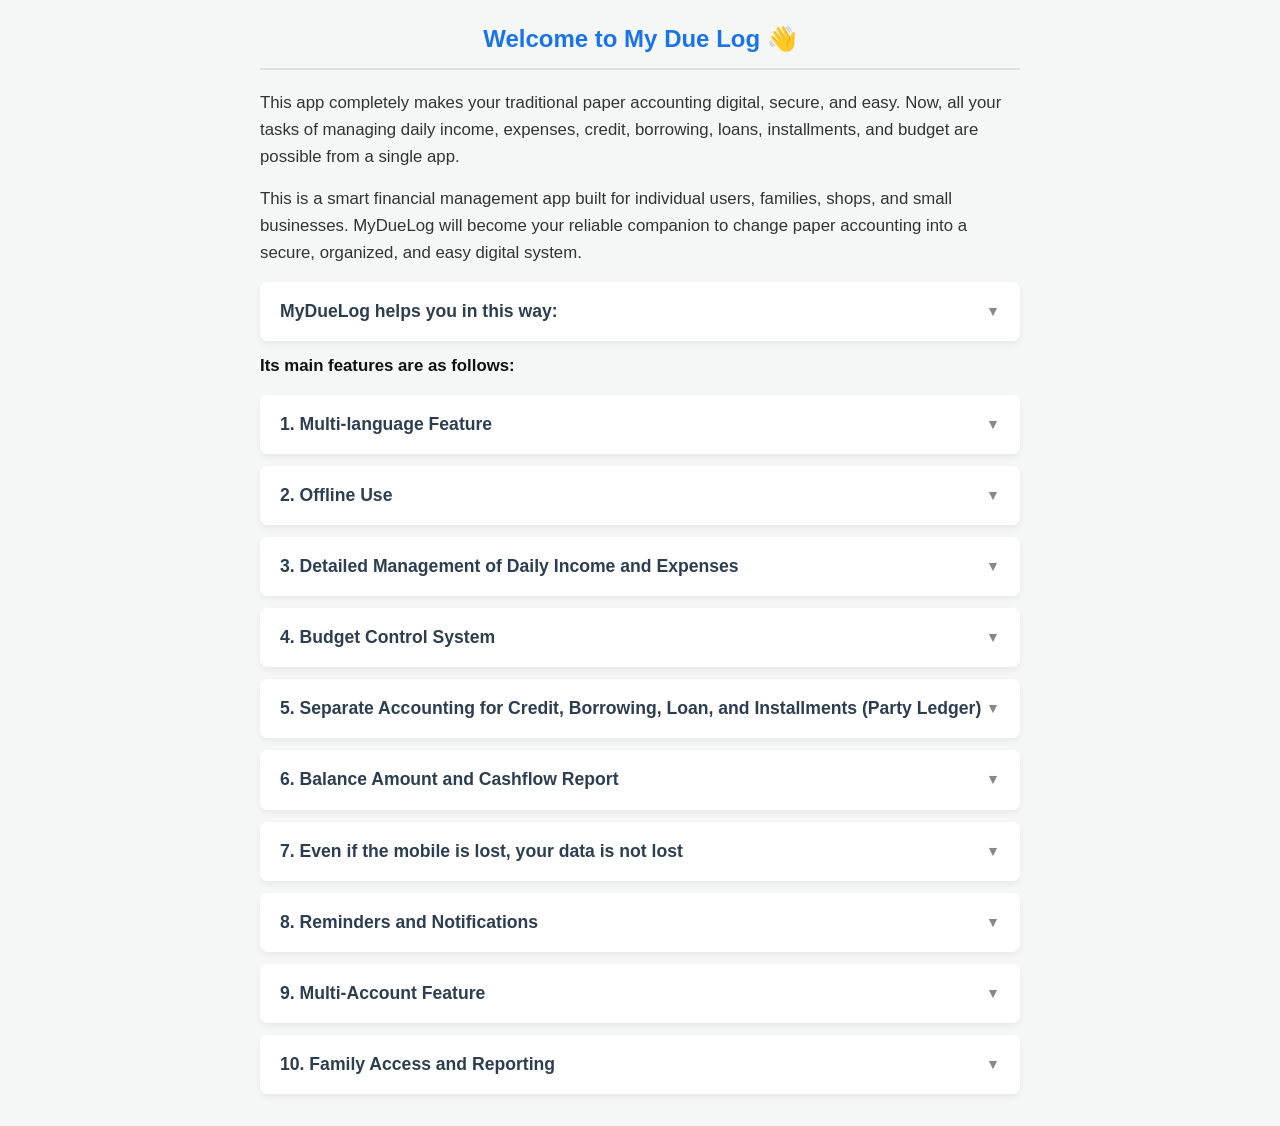
==== feature_en.html @ 843c7ed0 "Add files via upload" ====
<!DOCTYPE html>
<html lang="en">
<head>
    <meta charset="UTF-8">
    <meta name="viewport" content="width=device-width, initial-scale=1.0">
    <title>My Due Log</title>
    <style>
        /* सबै डिभाइसको लागि रेस्पोन्सिभ सेटिङ */
        * {
            box-sizing: border-box;
            margin: 0;
            padding: 0;
        }
        body {
            font-family: 'Segoe UI', Roboto, Helvetica, Arial, sans-serif;
            line-height: 1.6;
            color: #333;
            max-width: 800px;
            margin: auto;
            padding: 20px;
            background-color: #f4f7f6; /* हल्का र शान्त ब्याकग्राउन्ड */
        }
        h2 {
            color: #1a73e8; /* आकर्षक नीलो रङ */
            text-align: center;
            margin-bottom: 20px;
            padding-bottom: 10px;
            border-bottom: 2px solid #e0e0e0;
        }
        p {
            margin-bottom: 15px;
            font-size: 1.05em;
        }
        details {
            background: #ffffff;
            border: none;
            border-radius: 8px;
            margin-bottom: 12px;
            box-shadow: 0 3px 6px rgba(0,0,0,0.06); /* आधुनिक छायाँ (Shadow) */
            overflow: hidden;
            transition: box-shadow 0.3s ease;
        }
        details:hover {
            box-shadow: 0 5px 12px rgba(0,0,0,0.12); /* माउस लैजाँदा छायाँ बढ्ने */
        }
        summary {
            font-weight: bold;
            font-size: 1.1em;
            cursor: pointer;
            padding: 15px 20px;
            background-color: #ffffff;
            color: #2c3e50;
            list-style: none; /* पुरानो एरो (Arrow) हटाउन */
            position: relative;
            display: block;
            border-bottom: 1px solid transparent;
            transition: background-color 0.3s ease, color 0.3s ease;
        }
        summary::-webkit-details-marker {
            display: none; /* Safari को लागि पुरानो एरो हटाउन */
        }
        /* नयाँ एरो डिजाइन (दायाँतिर) */
        summary::after {
            content: '▼';
            position: absolute;
            right: 20px;
            top: 50%;
            transform: translateY(-50%);
            font-size: 0.8em;
            color: #888;
            transition: transform 0.3s ease;
        }
        details[open] summary {
            background-color: #f8faff; /* खुल्दाको ब्याकग्राउन्ड */
            color: #1a73e8;
            border-bottom: 1px solid #eeeeee;
        }
        details[open] summary::after {
            transform: translateY(-50%) rotate(180deg); /* खुल्दा एरो घुम्ने */
            color: #1a73e8;
        }
        .content {
            padding: 20px;
            background-color: #fafbfc;
            border-bottom-left-radius: 8px;
            border-bottom-right-radius: 8px;
        }
        ul {
            margin-top: 10px;
            margin-bottom: 10px;
            padding-left: 25px;
        }
        li {
            margin-bottom: 8px;
        }
        strong {
            color: #111;
        }
        
        /* मोबाइल डिभाइसको लागि रेस्पोन्सिभ डिजाइन */
        @media (max-width: 600px) {
            body {
                padding: 15px;
            }
            h2 {
                font-size: 1.5em;
            }
            summary {
                font-size: 1.05em;
                padding: 12px 15px;
            }
            summary::after {
                right: 15px;
            }
            .content {
                padding: 15px;
            }
        }
    </style>
</head>
<body>

    <h2>Welcome to My Due Log 👋</h2>
    <p>This app completely makes your traditional paper accounting digital, secure, and easy. Now, all your tasks of managing daily income, expenses, credit, borrowing, loans, installments, and budget are possible from a single app.</p>
    <p>This is a smart financial management app built for individual users, families, shops, and small businesses. MyDueLog will become your reliable companion to change paper accounting into a secure, organized, and easy digital system.</p>

    <details>
        <summary>MyDueLog helps you in this way:</summary>
        <div class="content">
            <ul>
                <li>💰 To keep income and expenses organized.</li>
                <li>👥 To keep separate accounts for customers, suppliers, and friends.</li>
                <li>📊 To understand your financial condition through reports and charts.</li>
                <li>🎯 To control expenses by making a budget.</li>
                <li>🔔 To get reminders for remaining due amounts.</li>
                <li>☁️ To securely Backup and Sync data in the Cloud.</li>
                <li>🇳🇵 To keep records in both Nepali (BS) and English (AD) dates.</li>
            </ul>
        </div>
    </details>

    <p><strong>Its main features are as follows:</strong></p>

    <details>
        <summary>1. Multi-language Feature</summary>
        <div class="content">
            Can be used according to your own language.
        </div>
    </details>

    <details>
        <summary>2. Offline Use</summary>
        <div class="content">
            It can be easily used even without the internet (offline) and can be synced when the internet is available.
        </div>
    </details>

    <details>
        <summary>3. Detailed Management of Daily Income and Expenses</summary>
        <div class="content">
            <p>In MyDueLog, your daily income, expenses, savings, and other financial transactions can be easily recorded. It transforms the hassle of paper accounting into digital form.</p>
            <ul>
                <li><strong>Easy Search:</strong> Any day's, month's, or year's accounts can be easily viewed and searched by old transaction date, name, or amount when needed later.</li>
                <li><strong>Smart Record (Bill/Voucher):</strong> A photo of the bill, receipt, or voucher can be attached and kept secure with each transaction. Later, when needed, those photos can be zoomed to view or shared on WhatsApp, Email, etc. The worry of losing important bills is reduced.</li>
                <li><strong>Filter Feature:</strong> Photos can be filtered according to source (Payment/Transaction), Party, and type (IN/OUT).</li>
                <li><strong>Complete Reports and Charts:</strong> The complete details of total income, expenses, and savings can be viewed in one place. The overall financial picture is presented through various charts and graphs. An analysis of where, at what time, by which family member, and in which Category the most expense occurred can be easily obtained. And that report can be shared on WhatsApp, Email, etc.</li>
                <li><strong>Error Correction Feature:</strong> If there is a mistake in any transaction, it can be easily edited and unnecessary transactions can be deleted.</li>
            </ul>
            <p>You will find answers to all these queries related to income and expenses in the app itself:</p>
            <ul>
                <li>How much income has been earned till today?</li>
                <li>How much was spent today?</li>
                <li>How much income was earned this month?</li>
                <li>How much was spent this month?</li>
                <li>How much income was earned this year?</li>
                <li>How much was spent this year?</li>
                <li>What is the total income so far?</li>
                <li>What is the total expense so far?</li>
                <li>How much savings is left now?</li>
                <li>What percentage of income is savings?</li>
                <li>On which day was the highest income?</li>
                <li>On which day was the highest expense?</li>
                <li>Which was the biggest expense?</li>
                <li>Which was the biggest income?</li>
                <li>Did the expense increase or decrease this month compared to last month?</li>
                <li>Did the income increase or decrease this month compared to last month?</li>
                <li>What is the average daily expense?</li>
                <li>What is the average daily income?</li>
                <li>Has this month's savings goal been reached?</li>
                <li>How much was the food expense?</li>
                <li>How much was the travel expense?</li>
                <li>How much was the home expense?</li>
                <li>How much was the business expense?</li>
                <li>In which Category was the highest expense?</li>
                <li>In which Category was the lowest expense?</li>
                <li>What are the Top 5 expense Categories of this month?</li>
                <li>Which Category's expense increased compared to last month?</li>
                <li>Which Category's expense decreased?</li>
                <li>What are the Recurring Expenses?</li>
                <li>Which is the most repeated expense?</li>
            </ul>
        </div>
    </details>

    <details>
        <summary>4. Budget Control System</summary>
        <div class="content">
            <p>An expense limit (Budget) can be set for each month or year. As expenses increase, information on how much budget is left, whether the budget is about to be exceeded, or has already been exceeded is immediately visible. This helps in keeping separate budgets according to Category, understanding the progress of expenses, and controlling unnecessary expenses.</p>
            <p>Three states of Budget Status:</p>
            <ul>
                <li>🟢 SAFE (Green): Expense is less than 80% of the budget. (Expense is within the safe limit)</li>
                <li>🟠 WARNING (Orange): Expense has reached between 80% and 100% of the budget. (Budget is about to run out, please pay attention)</li>
                <li>🔴 CROSSED (Red): Expense has exceeded the budget. (Budget has been crossed)</li>
            </ul>
            <p>You will also find answers to these queries related to the budget:</p>
            <ul>
                <li>What is the budget for this month?</li>
                <li>How much food budget is left?</li>
                <li>How much travel budget is left?</li>
                <li>Which budget is SAFE?</li>
                <li>Which budget is in WARNING?</li>
                <li>Which budget is CROSSED?</li>
                <li>Which Category exceeded the budget?</li>
                <li>What percentage of the budget has been spent?</li>
                <li>Is the budget goal fulfilled?</li>
                <li>Which budget finished the fastest?</li>
                <li>In which budget is more amount still left?</li>
                <li>Did the budget improve compared to last month?</li>
                <li>What is the Budget Progress?</li>
                <li>How much of this year's budget has been used?</li>
                <li>Is saving possible according to the budget?</li>
            </ul>
        </div>
    </details>

    <details>
        <summary>5. Separate Accounting for Credit, Borrowing, Loan, and Installments (Party Ledger)</summary>
        <div class="content">
            <p>All transactions with customers, suppliers, friends, relatives, or other persons can be kept separately. Accounts related to credit, borrowing, loans, and installments are kept systematically and the remaining amount (Balance) is automatically updated after each payment.</p>
            <ul>
                <li>It can be clearly seen who has to pay how much money to you and how much you have to pay to whom.</li>
                <li>Transactions can be searched by filtering according to transaction date, amount, type, person or customer, receivable party, payable party, settled party, and the member making the transaction.</li>
                <li>A photo of the bill, receipt, or voucher can be attached and kept secure with each transaction. Later, when needed, those photos can be zoomed to view or shared on WhatsApp, Email, etc. The worry of losing important bills is reduced.</li>
                <li>The Party Statement of any person can be viewed and shared on WhatsApp, Email, etc. when necessary.</li>
                <li>Accounts can be kept with interest, the amount with interest on upcoming dates can be viewed, and the payment history according to installments can be kept secure.</li>
            </ul>
            <p>You will also find answers to these queries related to transactions and parties:</p>
            <ul>
                <li>Who has to pay money to me?</li>
                <li>To whom do I have to pay money?</li>
                <li>With whom is the highest remaining amount?</li>
                <li>With which Party did the most transactions occur?</li>
                <li>Which Party's account has been settled?</li>
                <li>Which Party paid the most money?</li>
                <li>From which Party is the most amount receivable?</li>
                <li>To which Party is the most amount payable?</li>
                <li>What is the Running Balance of which Party?</li>
                <li>When did the last transaction of which Party happen?</li>
                <li>With which Party did a cash transaction happen?</li>
                <li>When did which transaction happen?</li>
                <li>Which transaction happened on which date?</li>
                <li>What are all the transactions that happened today?</li>
                <li>Can only Payment In be viewed?</li>
                <li>Can only Payment Out be viewed?</li>
                <li>Which was the biggest transaction?</li>
                <li>Which was the smallest transaction?</li>
                <li>Which was the last transaction of today?</li>
                <li>What is the amount to be paid today?</li>
                <li>What is the amount to be collected today?</li>
                <li>What are the Dues of this week?</li>
                <li>What are the Dues of this month?</li>
                <li>What are the Overdue amounts?</li>
                <li>When is the next installment to be paid?</li>
                <li>What is the next installment amount?</li>
                <li>How many installments were paid?</li>
                <li>How many installments are left?</li>
                <li>How much interest was added?</li>
                <li>What is the total interest?</li>
                <li>Which Loan is the biggest?</li>
            </ul>
        </div>
    </details>

    <details>
        <summary>6. Balance Amount and Cashflow Report</summary>
        <div class="content">
            The cash balance in hand can be viewed. Details of how much amount came, how much was spent, and how much is left now are clearly available.
        </div>
    </details>

    <details>
        <summary>7. Even if the mobile is lost, your data is not lost</summary>
        <div class="content">
            Your accounting is important. Therefore, MyDueLog securely Backups and Syncs data via Firebase. Due to this, data is automatically recovered after logging into a new mobile. Example: Even if the mobile breaks down, your years of accounting and photos remain safe.
        </div>
    </details>

    <details>
        <summary>8. Reminders and Notifications</summary>
        <div class="content">
            The app shows reminders or notifications for timely payments and necessary tasks.
        </div>
    </details>

    <details>
        <summary>9. Multi-Account Feature</summary>
        <div class="content">
            Multiple IDs (Accounts) can be easily used on the same device.
        </div>
    </details>

    <details>
        <summary>10. Family Access and Reporting</summary>
        <div class="content">
            It has an excellent feature where all family members can use it on their respective devices from a single ID, and everyone's records and reports can be viewed separately or together.
        </div>
    </details>

</body>
</html>
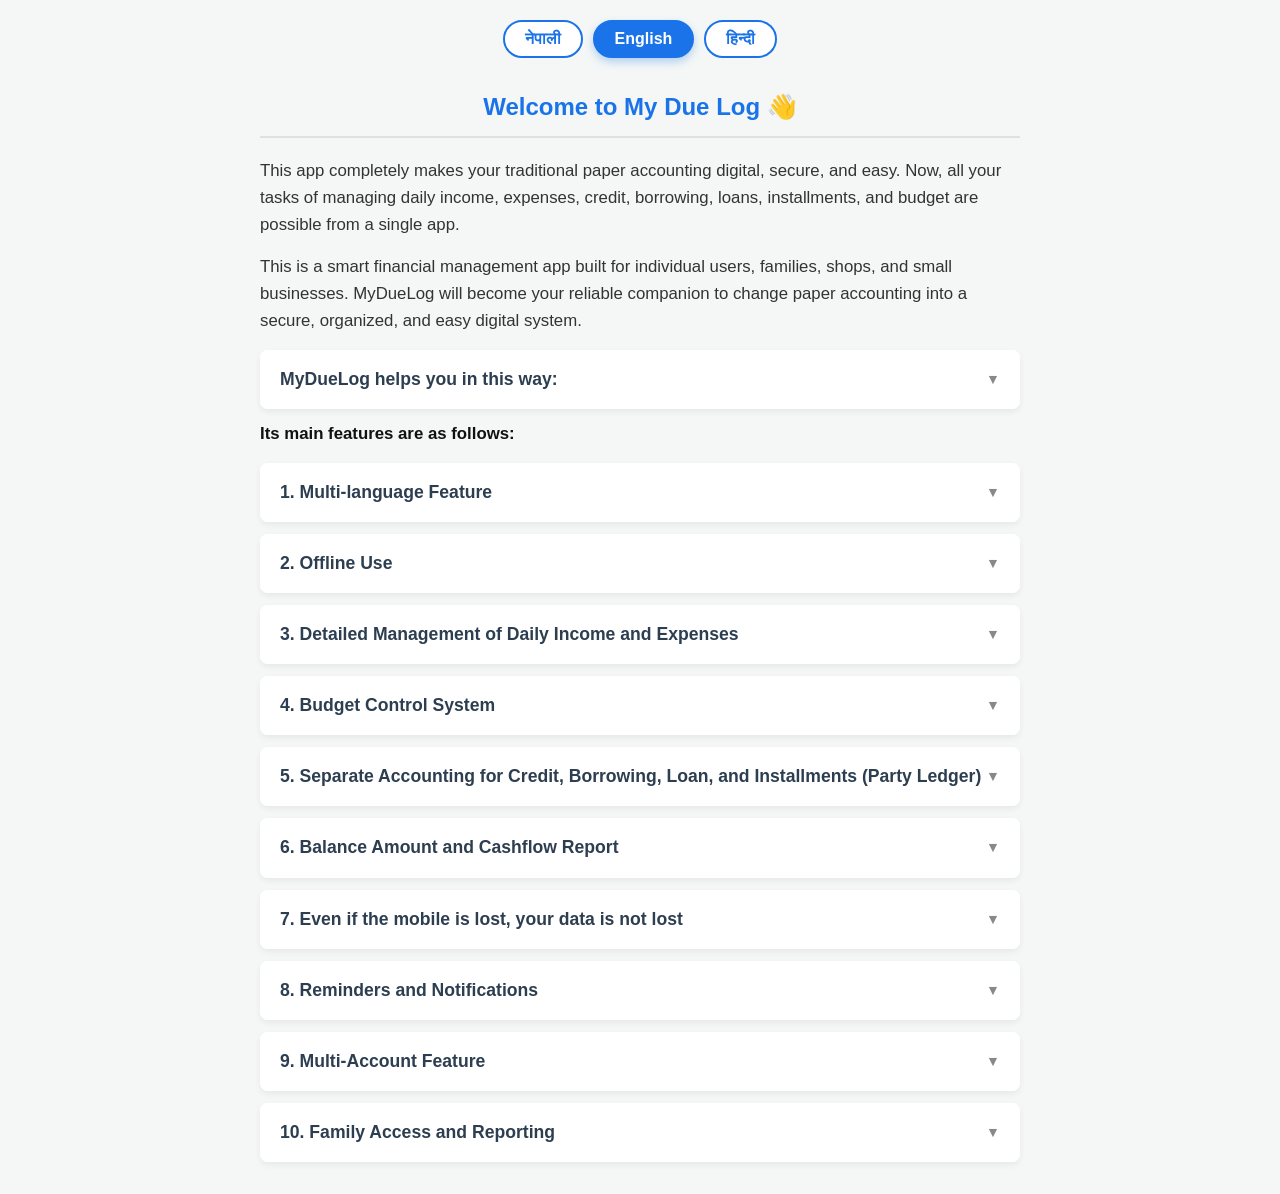
==== commit d1a51559: "Update feature_en.html" ====
--- a/feature_en.html
+++ b/feature_en.html
@@ -1,5 +1,5 @@
 <!DOCTYPE html>
-<html lang="en">
+<html lang="ne">
 <head>
     <meta charset="UTF-8">
     <meta name="viewport" content="width=device-width, initial-scale=1.0">
@@ -116,205 +116,673 @@
                 padding: 15px;
             }
         }
+
+        /* भाषा परिवर्तन गर्ने बटनको डिजाइन */
+        .lang-switch-container {
+            text-align: center;
+            margin-bottom: 30px;
+            display: flex;
+            justify-content: center;
+            gap: 10px;
+            flex-wrap: wrap;
+        }
+        .lang-btn {
+            background-color: #fff;
+            border: 2px solid #1a73e8;
+            color: #1a73e8;
+            padding: 8px 20px;
+            border-radius: 25px;
+            font-weight: bold;
+            cursor: pointer;
+            transition: all 0.3s ease;
+            font-size: 1em;
+            outline: none;
+        }
+        .lang-btn:hover {
+            background-color: #f0f4fc;
+        }
+        .lang-btn.active {
+            background-color: #1a73e8;
+            color: #fff;
+            box-shadow: 0 4px 8px rgba(26, 115, 232, 0.3);
+        }
+        .lang-content {
+            display: none;
+        }
+        .lang-content.active {
+            display: block;
+            animation: fadeIn 0.4s ease-in-out;
+        }
+        @keyframes fadeIn {
+            from { opacity: 0; transform: translateY(5px); }
+            to { opacity: 1; transform: translateY(0); }
+        }
     </style>
 </head>
 <body>
 
-    <h2>Welcome to My Due Log 👋</h2>
-    <p>This app completely makes your traditional paper accounting digital, secure, and easy. Now, all your tasks of managing daily income, expenses, credit, borrowing, loans, installments, and budget are possible from a single app.</p>
-    <p>This is a smart financial management app built for individual users, families, shops, and small businesses. MyDueLog will become your reliable companion to change paper accounting into a secure, organized, and easy digital system.</p>
+    <!-- भाषा छान्ने बटनहरू -->
+    <div class="lang-switch-container">
+        <button class="lang-btn" onclick="switchLanguage('ne', this)">नेपाली</button>
+        <button class="lang-btn active" onclick="switchLanguage('en', this)">English</button>
+        <button class="lang-btn" onclick="switchLanguage('hi', this)">हिन्दी</button>
+    </div>
 
-    <details>
-        <summary>MyDueLog helps you in this way:</summary>
-        <div class="content">
-            <ul>
-                <li>💰 To keep income and expenses organized.</li>
-                <li>👥 To keep separate accounts for customers, suppliers, and friends.</li>
-                <li>📊 To understand your financial condition through reports and charts.</li>
-                <li>🎯 To control expenses by making a budget.</li>
-                <li>🔔 To get reminders for remaining due amounts.</li>
-                <li>☁️ To securely Backup and Sync data in the Cloud.</li>
-                <li>🇳🇵 To keep records in both Nepali (BS) and English (AD) dates.</li>
-            </ul>
-        </div>
-    </details>
+    <!-- नेपाली भाषाको खण्ड -->
+    <div id="lang-ne" class="lang-content">
+        <h2>My Due Log मा स्वागत छ 👋</h2>
+        <p>यो एपले तपाईंको परम्परागत कागजी हिसाब-किताबलाई पूर्ण रूपमा डिजिटल, सुरक्षित र सजिलो बनाउँछ। अब तपाईंको दैनिक आम्दानी, खर्च, उधारो, सापटी, ऋण, किस्ता र बजेट व्यवस्थापनका सम्पूर्ण कामहरू एउटै एपबाट सम्भव छ।</p>
+        <p>यो एपले व्यक्तिगत प्रयोगकर्ता, परिवार, पसल तथा साना व्यवसायका लागि बनाइएको स्मार्ट वित्तीय व्यवस्थापन एप हो। कागजी हिसाबलाई सुरक्षित, व्यवस्थित र सजिलो डिजिटल प्रणालीमा परिवर्तन गर्न MyDueLog तपाईंको भरपर्दो साथी बन्नेछ।</p>
+    
+        <details>
+            <summary>MyDueLog ले तपाईंलाई यसरी मद्दत गर्छ:</summary>
+            <div class="content">
+                <ul>
+                    <li>💰 आम्दानी र खर्च व्यवस्थित राख्न।</li>
+                    <li>👥 ग्राहक, सप्लायर र साथीको छुट्टै हिसाब राख्न।</li>
+                    <li>📊 रिपोर्ट र चार्टबाट आफ्नो आर्थिक अवस्था बुझ्न।</li>
+                    <li>🎯 बजेट बनाएर खर्च नियन्त्रण गर्न।</li>
+                    <li>🔔 बाँकी रकमको सम्झना (Reminder) पाउन।</li>
+                    <li>☁️ Cloud मा डेटा सुरक्षित Backup र Sync गर्न।</li>
+                    <li>🇳🇵 नेपाली (BS) र अंग्रेजी (AD) दुवै मितिमा हिसाब राख्न।</li>
+                </ul>
+            </div>
+        </details>
+    
+        <p><strong>यसका मुख्य फिचरहरु यसप्रकार छन्:</strong></p>
+    
+        <details>
+            <summary>१. बहु-भाषिक सुविधा</summary>
+            <div class="content">
+                आफ्नो भाषा अनुसार प्रयोग गर्न सकिन्छ।
+            </div>
+        </details>
+    
+        <details>
+            <summary>२. अफलाइन प्रयोग</summary>
+            <div class="content">
+                इन्टरनेट नहुँदा (अफलाइन) पनि सजिलै चलाउन सकिन्छ र नेट भएको बेला सिङ्क गर्न सकिन्छ।
+            </div>
+        </details>
+    
+        <details>
+            <summary>३. दैनिक आम्दानी र खर्चको विस्तृत व्यवस्थापन</summary>
+            <div class="content">
+                <p>MyDueLog मा आफ्नो दैनिक आम्दानी, खर्च, बचत र अन्य आर्थिक कारोबारहरू सजिलै रेकर्ड गर्न सकिन्छ। यसले कागजी हिसाब-किताबको झन्झटलाई डिजिटल रूपमा परिवर्तन गर्छ।</p>
+                <ul>
+                    <li><strong>सजिलो खोजी:</strong> कुनै पनि दिन, महिना वा वर्षको हिसाब पछि आवश्यक पर्दा पुराना कारोबार मिति, नाम वा रकम अनुसार सजिलै हेर्न र खोज्न सकिन्छ।</li>
+                    <li><strong>स्मार्ट रेकर्ड (बिल/भौचर):</strong> प्रत्येक कारोबारसँग बिल, रसिद वा भौचरको फोटो जोडेर सुरक्षित राख्न सकिन्छ। पछि आवश्यक पर्दा ती फोटो बढाएर हेर्न (Zoom) वा WhatsApp, Email आदिमा Share गर्न सकिन्छ। महत्त्वपूर्ण बिल हराउने चिन्ता कम हुन्छ।</li>
+                    <li><strong>फिल्टर सुविधा:</strong> फोटोहरूलाई स्रोत (Payment/Transaction), Party र प्रकार (IN/OUT) अनुसार फिल्टर गर्न सकिन्छ।</li>
+                    <li><strong>सम्पूर्ण रिपोर्ट र चार्ट:</strong> कुल आम्दानी, खर्च र बचतको सम्पूर्ण विवरण एकै ठाउँमा हेर्न सकिन्छ। विभिन्न चार्ट र ग्राफमार्फत समग्र आर्थिक चित्र प्रस्तुत हुन्छ। कुन ठाउँमा, कुन समयमा, परिवारको कुन सदस्यले र कुन Category मा धेरै खर्च भयो भन्ने विश्लेषण सजिलै प्राप्त गर्न सकिन्छ। र उक्त रिपोट WhatsApp, Email आदिमा Share गर्न सकिन्छ।</li>
+                    <li><strong>गल्ती सच्याउने सुविधा:</strong> कुनै कारोबारमा गल्ती भएमा सजिलै सम्पादन गर्न (Edit) र आवश्यक नभएका कारोबार हटाउन (Delete) सकिन्छ।</li>
+                </ul>
+                <p>तपाईंले आम्दानी र खर्चसँग सम्बन्धित यी सम्पूर्ण जिज्ञासाहरूको उत्तर एपमै पाउनुहुनेछ:</p>
+                <ul>
+                    <li>आजसम्म कति आम्दानी भयो?</li>
+                    <li>आज कति खर्च भयो?</li>
+                    <li>यो महिना कति आम्दानी भयो?</li>
+                    <li>यो महिना कति खर्च भयो?</li>
+                    <li>यो वर्ष कति आम्दानी भयो?</li>
+                    <li>यो वर्ष कति खर्च भयो?</li>
+                    <li>अहिलेसम्म कुल आम्दानी कति छ?</li>
+                    <li>अहिलेसम्म कुल खर्च कति छ?</li>
+                    <li>अहिले कति बचत बाँकी छ?</li>
+                    <li>बचत आम्दानीको कति प्रतिशत हो?</li>
+                    <li>कुन दिन सबैभन्दा धेरै आम्दानी भयो?</li>
+                    <li>कुन दिन सबैभन्दा धेरै खर्च भयो?</li>
+                    <li>सबैभन्दा ठूलो खर्च कुन थियो?</li>
+                    <li>सबैभन्दा ठूलो आम्दानी कुन थियो?</li>
+                    <li>गत महिना भन्दा यो महिना खर्च बढ्यो कि घट्यो?</li>
+                    <li>गत महिना भन्दा यो महिना आम्दानी बढ्यो कि घट्यो?</li>
+                    <li>दैनिक औसत खर्च कति छ?</li>
+                    <li>दैनिक औसत आम्दानी कति छ?</li>
+                    <li>यस महिनाको बचत लक्ष्य पुगेको छ?</li>
+                    <li>खाना खर्च कति भयो?</li>
+                    <li>यात्रा खर्च कति भयो?</li>
+                    <li>घर खर्च कति भयो?</li>
+                    <li>व्यवसाय खर्च कति भयो?</li>
+                    <li>कुन Category मा सबैभन्दा धेरै खर्च भयो?</li>
+                    <li>कुन Category मा सबैभन्दा कम खर्च भयो?</li>
+                    <li>यस महिनाको Top 5 खर्च Category कुन हुन्?</li>
+                    <li>गत महिना भन्दा कुन Category को खर्च बढ्यो?</li>
+                    <li>कुन Category को खर्च घट्यो?</li>
+                    <li>Recurring Expense कुन-कुन छन्?</li>
+                    <li>सबैभन्दा धेरै दोहोरिएको खर्च कुन हो?</li>
+                </ul>
+            </div>
+        </details>
+    
+        <details>
+            <summary>४. बजेट नियन्त्रण प्रणाली</summary>
+            <div class="content">
+                <p>प्रत्येक महिना वा वर्षको लागि आफ्नो खर्चको सीमा (Budget) निर्धारण गर्न सकिन्छ। खर्च बढ्दै जाँदा बजेट कति बाँकी छ, बजेट नाघ्न लागेको छ वा नाघिसकेको छ भन्ने जानकारी तुरुन्त देखिन्छ। यसबाट Category अनुसार अलग-अलग बजेट राख्न, खर्चको प्रगति (Progress) बुझ्न र अनावश्यक खर्च नियन्त्रण गर्न सहयोग पुग्छ।</p>
+                <p>Budget Status का तीन अवस्था:</p>
+                <ul>
+                    <li>🟢 SAFE (हरियो): खर्च बजेटको ८०% भन्दा कम छ। (खर्च सुरक्षित सीमाभित्र छ)</li>
+                    <li>🟠 WARNING (सुन्तला): खर्च बजेटको ८०% देखि १००% बीच पुगेको छ। (बजेट सकिन लागेको छ, ध्यान दिनुहोस्)</li>
+                    <li>🔴 CROSSED (रातो): खर्च बजेट भन्दा बढी भइसकेको छ। (बजेट नाघिसकेको छ)</li>
+                </ul>
+                <p>बजेटसँग सम्बन्धित यी जिज्ञासाहरूको उत्तर पनि पाउनुहुनेछ:</p>
+                <ul>
+                    <li>यो महिनाको बजेट कति छ?</li>
+                    <li>खाना बजेट कति बाँकी छ?</li>
+                    <li>यात्रा बजेट कति बाँकी छ?</li>
+                    <li>कुन बजेट SAFE छ?</li>
+                    <li>कुन बजेट WARNING मा छ?</li>
+                    <li>कुन बजेट CROSSED भयो?</li>
+                    <li>कुन Category ले बजेट नाघ्यो?</li>
+                    <li>कति प्रतिशत बजेट खर्च भइसक्यो?</li>
+                    <li>बजेट लक्ष्य पूरा भयो?</li>
+                    <li>कुन बजेट सबैभन्दा छिटो सकियो?</li>
+                    <li>कुन बजेटमा अझै धेरै रकम बाँकी छ?</li>
+                    <li>गत महिना भन्दा बजेट सुधार भयो?</li>
+                    <li>Budget Progress कति छ?</li>
+                    <li>यस वर्षको बजेट कति प्रयोग भयो?</li>
+                    <li>बजेट अनुसार बचत सम्भव छ?</li>
+                </ul>
+            </div>
+        </details>
+    
+        <details>
+            <summary>५. उधारो, सापटी, ऋण र किस्ताको छुट्टाछुट्टै हिसाब (Party Ledger)</summary>
+            <div class="content">
+                <p>ग्राहक, सप्लायर, साथी, आफन्त वा अन्य व्यक्तिसँग भएका सबै कारोबार छुट्टाछुट्टै राख्न सकिन्छ। उधारो, सापटी, ऋण र किस्तासम्बन्धी हिसाब व्यवस्थित रूपमा राख्न र प्रत्येक भुक्तानीपछि बाँकी रकम (Balance) स्वतः अपडेट हुन्छ。</p>
+                <ul>
+                    <li>कसले कति पैसा दिन बाँकी छ र कसलाई कति तिर्न बाँकी छ प्रष्ट हेर्न सकिन्छ।</li>
+                    <li>कारोबारको मिति, रकम, प्रकार, व्यक्ति वा ग्राहक, लिनुपर्ने पार्टी, दिनुपर्ने पार्टी, सेटल भइसकेको पार्टी र लेनदेन गर्ने सदस्य अनुसार फिल्टर गरी कारोबार खोज्न सकिन्छ।</li>
+                    <li>प्रत्येक कारोबारसँग बिल, रसिद वा भौचरको फोटो जोडेर सुरक्षित राख्न सकिन्छ। पछि आवश्यक पर्दा ती फोटो बढाएर हेर्न (Zoom) वा WhatsApp, Email आदिमा Share गर्न सकिन्छ। महत्त्वपूर्ण बिल हराउने चिन्ता कम हुन्छ।</li>
+                    <li>कुनै व्यक्तिको पार्टी स्टेटमेन्ट (Statement) हेर्न र आवश्यक पर्दा WhatsApp, Email आदिमा Share गर्न सकिन्छ।</li>
+                    <li>ब्याजसहितको हिसाब राख्न, आउने मितिमा हुने ब्याजसहितको रकम हेर्न र किस्ता अनुसार भुक्तानीको इतिहास सुरक्षित राख्न सकिन्छ।</li>
+                </ul>
+                <p>लेनदेन र पार्टीसँग सम्बन्धित यी जिज्ञासाहरूको उत्तर पनि पाउनुहुनेछ:</p>
+                <ul>
+                    <li>कसले मलाई पैसा दिन बाँकी छ?</li>
+                    <li>मैले कसलाई पैसा तिर्न बाँकी छ?</li>
+                    <li>कससँग सबैभन्दा धेरै बाँकी रकम छ?</li>
+                    <li>कुन Party सँग सबैभन्दा धेरै कारोबार भयो?</li>
+                    <li>कुन Party को हिसाब मिलिसकेको छ?</li>
+                    <li>कुन Party ले सबैभन्दा धेरै पैसा तिर्यो?</li>
+                    <li>कुन Party बाट सबैभन्दा धेरै रकम लिन बाँकी छ?</li>
+                    <li>कुन Party लाई सबैभन्दा धेरै तिर्न बाँकी छ?</li>
+                    <li>कुन Party को Running Balance कति छ?</li>
+                    <li>कुन Party को अन्तिम कारोबार कहिले भयो?</li>
+                    <li>कुन Party सँग नगद कारोबार भयो?</li>
+                    <li>कुन कारोबार कहिले भएको थियो?</li>
+                    <li>कुन कारोबार कुन मितिमा भएको थियो?</li>
+                    <li>आज भएका सबै कारोबार के हुन्?</li>
+                    <li>सबैभन्दा ठूलो कारोबार कुन थियो?</li>
+                    <li>सबैभन्दा सानो कारोबार कुन थियो?</li>
+                    <li>आजको अन्तिम कारोबार कुन थियो?</li>
+                    <li>आज तिर्नुपर्ने रकम कति छ?</li>
+                    <li>आज उठाउनुपर्ने रकम कति छ?</li>
+                    <li>यस हप्ताका Due कुन-कुन छन्?</li>
+                    <li>यस महिनाका Due कुन-कुन छन्?</li>
+                    <li>Overdue रकम कुन-कुन छन्?</li>
+                    <li>अर्को किस्ता कहिले तिर्नुपर्ने छ?</li>
+                    <li>अर्को किस्ता रकम कति छ?</li>
+                    <li>कति किस्ता तिरियो?</li>
+                    <li>कति किस्ता बाँकी छ?</li>
+                    <li>ब्याज कति थपियो?</li>
+                    <li>कुल ब्याज कति भयो?</li>
+                    <li>कुन Loan सबैभन्दा ठूलो छ?</li>
+                </ul>
+            </div>
+        </details>
+    
+        <details>
+            <summary>६. मौज्दात रकम र क्यासफ्लो रिपोर्ट</summary>
+            <div class="content">
+                हातमा रहेको नगद मौज्दात हेर्न सकिन्छ। कति रकम आयो, कति खर्च भयो र अहिले कति बाँकी छ भन्ने विवरण स्पष्ट उपलब्ध हुन्छ।
+            </div>
+        </details>
+    
+        <details>
+            <summary>७. मोबाइल हराए पनि तपाईंको डेटा हराउँदैन</summary>
+            <div class="content">
+                तपाईंको हिसाब महत्त्वपूर्ण छ। त्यसैले MyDueLog ले Firebase मार्फत डेटा सुरक्षित Backup र Sync गर्छ। यसबाट नयाँ मोबाइलमा Login गरेपछि डेटा स्वतः पुनः प्राप्त हुन्छ। उदाहरण: मोबाइल बिग्रियो भने पनि तपाईंको वर्षौंको हिसाब र फोटोहरू सुरक्षित रहन्छ।
+            </div>
+        </details>
+    
+        <details>
+            <summary>८. रिमाइन्डर र नोटिफिकेसन</summary>
+            <div class="content">
+                समयमै पेमेन्ट गर्न र आवश्यक कार्यहरूको लागि एपले रिमाइन्डर वा नोटिफिकेसन देखाउँछ।
+            </div>
+        </details>
+    
+        <details>
+            <summary>९. बहु-आईडी (Multi-Account) सुविधा</summary>
+            <div class="content">
+                एउटै डिभाइसमा धेरै आईडी (Accounts) सजिलै चलाउन सकिन्छ।
+            </div>
+        </details>
+    
+        <details>
+            <summary>१०. पारिवारिक पहुँच र रिपोर्टिङ</summary>
+            <div class="content">
+                एउटै आईडीबाट परिवारका सबै सदस्यले आ-आफ्नो डिभाइसमा चलाउन सक्ने र सबैको रेकर्ड तथा रिपोर्ट अलग-अलग वा एकमुष्ट हेर्न सकिने उत्कृष्ट सुविधा यसमा छ।
+            </div>
+        </details>
+    </div>
 
-    <p><strong>Its main features are as follows:</strong></p>
+    <!-- अंग्रेजी भाषाको खण्ड -->
+    <div id="lang-en" class="lang-content active">
+        <h2>Welcome to My Due Log 👋</h2>
+        <p>This app completely makes your traditional paper accounting digital, secure, and easy. Now, all your tasks of managing daily income, expenses, credit, borrowing, loans, installments, and budget are possible from a single app.</p>
+        <p>This is a smart financial management app built for individual users, families, shops, and small businesses. MyDueLog will become your reliable companion to change paper accounting into a secure, organized, and easy digital system.</p>
+    
+        <details>
+            <summary>MyDueLog helps you in this way:</summary>
+            <div class="content">
+                <ul>
+                    <li>💰 To keep income and expenses organized.</li>
+                    <li>👥 To keep separate accounts for customers, suppliers, and friends.</li>
+                    <li>📊 To understand your financial condition through reports and charts.</li>
+                    <li>🎯 To control expenses by making a budget.</li>
+                    <li>🔔 To get reminders for remaining due amounts.</li>
+                    <li>☁️ To securely Backup and Sync data in the Cloud.</li>
+                    <li>🇳🇵 To keep records in both Nepali (BS) and English (AD) dates.</li>
+                </ul>
+            </div>
+        </details>
+    
+        <p><strong>Its main features are as follows:</strong></p>
+    
+        <details>
+            <summary>1. Multi-language Feature</summary>
+            <div class="content">
+                Can be used according to your own language.
+            </div>
+        </details>
+    
+        <details>
+            <summary>2. Offline Use</summary>
+            <div class="content">
+                It can be easily used even without the internet (offline) and can be synced when the internet is available.
+            </div>
+        </details>
+    
+        <details>
+            <summary>3. Detailed Management of Daily Income and Expenses</summary>
+            <div class="content">
+                <p>In MyDueLog, your daily income, expenses, savings, and other financial transactions can be easily recorded. It transforms the hassle of paper accounting into digital form.</p>
+                <ul>
+                    <li><strong>Easy Search:</strong> Any day's, month's, or year's accounts can be easily viewed and searched by old transaction date, name, or amount when needed later.</li>
+                    <li><strong>Smart Record (Bill/Voucher):</strong> A photo of the bill, receipt, or voucher can be attached and kept secure with each transaction. Later, when needed, those photos can be zoomed to view or shared on WhatsApp, Email, etc. The worry of losing important bills is reduced.</li>
+                    <li><strong>Filter Feature:</strong> Photos can be filtered according to source (Payment/Transaction), Party, and type (IN/OUT).</li>
+                    <li><strong>Complete Reports and Charts:</strong> The complete details of total income, expenses, and savings can be viewed in one place. The overall financial picture is presented through various charts and graphs. An analysis of where, at what time, by which family member, and in which Category the most expense occurred can be easily obtained. And that report can be shared on WhatsApp, Email, etc.</li>
+                    <li><strong>Error Correction Feature:</strong> If there is a mistake in any transaction, it can be easily edited and unnecessary transactions can be deleted.</li>
+                </ul>
+                <p>You will find answers to all these queries related to income and expenses in the app itself:</p>
+                <ul>
+                    <li>How much income has been earned till today?</li>
+                    <li>How much was spent today?</li>
+                    <li>How much income was earned this month?</li>
+                    <li>How much was spent this month?</li>
+                    <li>How much income was earned this year?</li>
+                    <li>How much was spent this year?</li>
+                    <li>What is the total income so far?</li>
+                    <li>What is the total expense so far?</li>
+                    <li>How much savings is left now?</li>
+                    <li>What percentage of income is savings?</li>
+                    <li>On which day was the highest income?</li>
+                    <li>On which day was the highest expense?</li>
+                    <li>Which was the biggest expense?</li>
+                    <li>Which was the biggest income?</li>
+                    <li>Did the expense increase or decrease this month compared to last month?</li>
+                    <li>Did the income increase or decrease this month compared to last month?</li>
+                    <li>What is the average daily expense?</li>
+                    <li>What is the average daily income?</li>
+                    <li>Has this month's savings goal been reached?</li>
+                    <li>How much was the food expense?</li>
+                    <li>How much was the travel expense?</li>
+                    <li>How much was the home expense?</li>
+                    <li>How much was the business expense?</li>
+                    <li>In which Category was the highest expense?</li>
+                    <li>In which Category was the lowest expense?</li>
+                    <li>What are the Top 5 expense Categories of this month?</li>
+                    <li>Which Category's expense increased compared to last month?</li>
+                    <li>Which Category's expense decreased?</li>
+                    <li>What are the Recurring Expenses?</li>
+                    <li>Which is the most repeated expense?</li>
+                </ul>
+            </div>
+        </details>
+    
+        <details>
+            <summary>4. Budget Control System</summary>
+            <div class="content">
+                <p>An expense limit (Budget) can be set for each month or year. As expenses increase, information on how much budget is left, whether the budget is about to be exceeded, or has already been exceeded is immediately visible. This helps in keeping separate budgets according to Category, understanding the progress of expenses, and controlling unnecessary expenses.</p>
+                <p>Three states of Budget Status:</p>
+                <ul>
+                    <li>🟢 SAFE (Green): Expense is less than 80% of the budget. (Expense is within the safe limit)</li>
+                    <li>🟠 WARNING (Orange): Expense has reached between 80% and 100% of the budget. (Budget is about to run out, please pay attention)</li>
+                    <li>🔴 CROSSED (Red): Expense has exceeded the budget. (Budget has been crossed)</li>
+                </ul>
+                <p>You will also find answers to these queries related to the budget:</p>
+                <ul>
+                    <li>What is the budget for this month?</li>
+                    <li>How much food budget is left?</li>
+                    <li>How much travel budget is left?</li>
+                    <li>Which budget is SAFE?</li>
+                    <li>Which budget is in WARNING?</li>
+                    <li>Which budget is CROSSED?</li>
+                    <li>Which Category exceeded the budget?</li>
+                    <li>What percentage of the budget has been spent?</li>
+                    <li>Is the budget goal fulfilled?</li>
+                    <li>Which budget finished the fastest?</li>
+                    <li>In which budget is more amount still left?</li>
+                    <li>Did the budget improve compared to last month?</li>
+                    <li>What is the Budget Progress?</li>
+                    <li>How much of this year's budget has been used?</li>
+                    <li>Is saving possible according to the budget?</li>
+                </ul>
+            </div>
+        </details>
+    
+        <details>
+            <summary>5. Separate Accounting for Credit, Borrowing, Loan, and Installments (Party Ledger)</summary>
+            <div class="content">
+                <p>All transactions with customers, suppliers, friends, relatives, or other persons can be kept separately. Accounts related to credit, borrowing, loans, and installments are kept systematically and the remaining amount (Balance) is automatically updated after each payment.</p>
+                <ul>
+                    <li>It can be clearly seen who has to pay how much money to you and how much you have to pay to whom.</li>
+                    <li>Transactions can be searched by filtering according to transaction date, amount, type, person or customer, receivable party, payable party, settled party, and the member making the transaction.</li>
+                    <li>A photo of the bill, receipt, or voucher can be attached and kept secure with each transaction. Later, when needed, those photos can be zoomed to view or shared on WhatsApp, Email, etc. The worry of losing important bills is reduced.</li>
+                    <li>The Party Statement of any person can be viewed and shared on WhatsApp, Email, etc. when necessary.</li>
+                    <li>Accounts can be kept with interest, the amount with interest on upcoming dates can be viewed, and the payment history according to installments can be kept secure.</li>
+                </ul>
+                <p>You will also find answers to these queries related to transactions and parties:</p>
+                <ul>
+                    <li>Who has to pay money to me?</li>
+                    <li>To whom do I have to pay money?</li>
+                    <li>With whom is the highest remaining amount?</li>
+                    <li>With which Party did the most transactions occur?</li>
+                    <li>Which Party's account has been settled?</li>
+                    <li>Which Party paid the most money?</li>
+                    <li>From which Party is the most amount receivable?</li>
+                    <li>To which Party is the most amount payable?</li>
+                    <li>What is the Running Balance of which Party?</li>
+                    <li>When did the last transaction of which Party happen?</li>
+                    <li>With which Party did a cash transaction happen?</li>
+                    <li>When did which transaction happen?</li>
+                    <li>Which transaction happened on which date?</li>
+                    <li>What are all the transactions that happened today?</li>
+                    <li>Can only Payment In be viewed?</li>
+                    <li>Can only Payment Out be viewed?</li>
+                    <li>Which was the biggest transaction?</li>
+                    <li>Which was the smallest transaction?</li>
+                    <li>Which was the last transaction of today?</li>
+                    <li>What is the amount to be paid today?</li>
+                    <li>What is the amount to be collected today?</li>
+                    <li>What are the Dues of this week?</li>
+                    <li>What are the Dues of this month?</li>
+                    <li>What are the Overdue amounts?</li>
+                    <li>When is the next installment to be paid?</li>
+                    <li>What is the next installment amount?</li>
+                    <li>How many installments were paid?</li>
+                    <li>How many installments are left?</li>
+                    <li>How much interest was added?</li>
+                    <li>What is the total interest?</li>
+                    <li>Which Loan is the biggest?</li>
+                </ul>
+            </div>
+        </details>
+    
+        <details>
+            <summary>6. Balance Amount and Cashflow Report</summary>
+            <div class="content">
+                The cash balance in hand can be viewed. Details of how much amount came, how much was spent, and how much is left now are clearly available.
+            </div>
+        </details>
+    
+        <details>
+            <summary>7. Even if the mobile is lost, your data is not lost</summary>
+            <div class="content">
+                Your accounting is important. Therefore, MyDueLog securely Backups and Syncs data via Firebase. Due to this, data is automatically recovered after logging into a new mobile. Example: Even if the mobile breaks down, your years of accounting and photos remain safe.
+            </div>
+        </details>
+    
+        <details>
+            <summary>8. Reminders and Notifications</summary>
+            <div class="content">
+                The app shows reminders or notifications for timely payments and necessary tasks.
+            </div>
+        </details>
+    
+        <details>
+            <summary>9. Multi-Account Feature</summary>
+            <div class="content">
+                Multiple IDs (Accounts) can be easily used on the same device.
+            </div>
+        </details>
+    
+        <details>
+            <summary>10. Family Access and Reporting</summary>
+            <div class="content">
+                It has an excellent feature where all family members can use it on their respective devices from a single ID, and everyone's records and reports can be viewed separately or together.
+            </div>
+        </details>
+    </div>
 
-    <details>
-        <summary>1. Multi-language Feature</summary>
-        <div class="content">
-            Can be used according to your own language.
-        </div>
-    </details>
+    <!-- हिन्दी भाषाको खण्ड -->
+    <div id="lang-hi" class="lang-content">
+        <h2>My Due Log में आपका स्वागत है 👋</h2>
+        <p>यह ऐप आपके पारंपरिक कागजी हिसाब-किताब को पूरी तरह से डिजिटल, सुरक्षित और आसान बनाता है। अब आपकी दैनिक आय, खर्च, उधार, ऋण, किश्त और बजट प्रबंधन के सभी काम एक ही ऐप से संभव हैं।</p>
+        <p>यह ऐप व्यक्तिगत उपयोगकर्ताओं, परिवारों, दुकानों और छोटे व्यवसायों के लिए बनाया गया एक स्मार्ट वित्तीय प्रबंधन ऐप है। कागजी हिसाब को सुरक्षित, व्यवस्थित और आसान डिजिटल प्रणाली में बदलने के लिए MyDueLog आपका भरोसेमंद साथी बनेगा।</p>
+    
+        <details>
+            <summary>MyDueLog आपकी इस प्रकार मदद करता है:</summary>
+            <div class="content">
+                <ul>
+                    <li>💰 आय और खर्च को व्यवस्थित रखने में।</li>
+                    <li>👥 ग्राहकों, सप्लायरों और दोस्तों का अलग हिसाब रखने में।</li>
+                    <li>📊 रिपोर्ट और चार्ट से अपनी आर्थिक स्थिति समझने में।</li>
+                    <li>🎯 बजट बनाकर खर्च को नियंत्रित करने में।</li>
+                    <li>🔔 बकाया राशि की याद (Reminder) पाने में।</li>
+                    <li>☁️ Cloud में डेटा को सुरक्षित Backup और Sync करने में।</li>
+                    <li>🇳🇵 नेपाली (BS) और अंग्रेजी (AD) दोनों तिथियों में हिसाब रखने में।</li>
+                </ul>
+            </div>
+        </details>
+    
+        <p><strong>इसके मुख्य फीचर्स इस प्रकार हैं:</strong></p>
+    
+        <details>
+            <summary>१. बहु-भाषी सुविधा</summary>
+            <div class="content">
+                अपनी भाषा के अनुसार उपयोग किया जा सकता है।
+            </div>
+        </details>
+    
+        <details>
+            <summary>२. ऑफलाइन उपयोग</summary>
+            <div class="content">
+                इंटरनेट न होने पर (ऑफ़लाइन) भी आसानी से चलाया जा सकता है और नेट उपलब्ध होने पर सिंक किया जा सकता है।
+            </div>
+        </details>
+    
+        <details>
+            <summary>३. दैनिक आय और खर्च का विस्तृत प्रबंधन</summary>
+            <div class="content">
+                <p>MyDueLog में अपनी दैनिक आय, खर्च, बचत और अन्य आर्थिक लेनदेन को आसानी से रिकॉर्ड किया जा सकता है। यह कागजी हिसाब-किताब की परेशानी को डिजिटल रूप में बदल देता है।</p>
+                <ul>
+                    <li><strong>आसान खोज:</strong> किसी भी दिन, महीने या वर्ष का हिसाब बाद में आवश्यकता पड़ने पर पुराने लेनदेन की तारीख, नाम या राशि के अनुसार आसानी से देखा और खोजा जा सकता है।</li>
+                    <li><strong>स्मार्ट रिकॉर्ड (बिल/वाउचर):</strong> प्रत्येक लेनदेन के साथ बिल, रसीद या वाउचर की फोटो जोड़कर सुरक्षित रखा जा सकता है। बाद में आवश्यकता पड़ने पर उन तस्वीरों को बड़ा करके देखने (Zoom) या WhatsApp, Email आदि पर Share किया जा सकता है। महत्वपूर्ण बिल खोने की चिंता कम हो जाती है।</li>
+                    <li><strong>फ़िल्टर सुविधा:</strong> तस्वीरों को स्रोत (Payment/Transaction), Party और प्रकार (IN/OUT) के अनुसार फ़िल्टर किया जा सकता है।</li>
+                    <li><strong>संपूर्ण रिपोर्ट और चार्ट:</strong> कुल आय, खर्च और बचत का संपूर्ण विवरण एक ही स्थान पर देखा जा सकता है। विभिन्न चार्ट और ग्राफ़ के माध्यम से समग्र आर्थिक चित्र प्रस्तुत होता है। किस स्थान पर, किस समय, परिवार के किस सदस्य ने और किस Category में सबसे ज्यादा खर्च किया, इसका विश्लेषण आसानी से प्राप्त किया जा सकता है। और उस रिपोर्ट को WhatsApp, Email आदि पर Share किया जा सकता है।</li>
+                    <li><strong>गलती सुधारने की सुविधा:</strong> यदि किसी लेनदेन में कोई गलती होती है, तो उसे आसानी से संपादित (Edit) किया जा सकता है और अनावश्यक लेनदेन को हटाया (Delete) जा सकता है।</li>
+                </ul>
+                <p>आपको आय और खर्च से संबंधित इन सभी सवालों के जवाब ऐप में ही मिल जाएंगे:</p>
+                <ul>
+                    <li>आज तक कितनी आय हुई?</li>
+                    <li>आज कितना खर्च हुआ?</li>
+                    <li>इस महीने कितनी आय हुई?</li>
+                    <li>इस महीने कितना खर्च हुआ?</li>
+                    <li>इस वर्ष कितनी आय हुई?</li>
+                    <li>इस वर्ष कितना खर्च हुआ?</li>
+                    <li>अब तक कुल आय कितनी है?</li>
+                    <li>अब तक कुल खर्च कितना है?</li>
+                    <li>अभी कितनी बचत शेष है?</li>
+                    <li>बचत आय का कितना प्रतिशत है?</li>
+                    <li>किस दिन सबसे ज्यादा आय हुई?</li>
+                    <li>किस दिन सबसे ज्यादा खर्च हुआ?</li>
+                    <li>सबसे बड़ा खर्च कौन सा था?</li>
+                    <li>सबसे बड़ी आय कौन सी थी?</li>
+                    <li>पिछले महीने की तुलना में इस महीने खर्च बढ़ा या घटा?</li>
+                    <li>पिछले महीने की तुलना में इस महीने आय बढ़ी या घटी?</li>
+                    <li>दैनिक औसत खर्च कितना है?</li>
+                    <li>दैनिक औसत आय कितनी है?</li>
+                    <li>क्या इस महीने का बचत लक्ष्य पूरा हो गया है?</li>
+                    <li>खाने का खर्च कितना हुआ?</li>
+                    <li>यात्रा का खर्च कितना हुआ?</li>
+                    <li>घर का खर्च कितना हुआ?</li>
+                    <li>व्यापार का खर्च कितना हुआ?</li>
+                    <li>किस Category में सबसे ज्यादा खर्च हुआ?</li>
+                    <li>किस Category में सबसे कम खर्च हुआ?</li>
+                    <li>इस महीने की Top 5 खर्च Category कौन सी हैं?</li>
+                    <li>पिछले महीने की तुलना में किस Category का खर्च बढ़ा?</li>
+                    <li>किस Category का खर्च घटा?</li>
+                    <li>Recurring Expense कौन-कौन से हैं?</li>
+                    <li>सबसे ज्यादा दोहराया जाने वाला खर्च कौन सा है?</li>
+                </ul>
+            </div>
+        </details>
+    
+        <details>
+            <summary>४. बजट नियंत्रण प्रणाली</summary>
+            <div class="content">
+                <p>प्रत्येक महीने या वर्ष के लिए अपने खर्च की सीमा (Budget) निर्धारित की जा सकती है। जैसे-जैसे खर्च बढ़ता है, बजट कितना बचा है, बजट पार होने वाला है या पार हो चुका है, इसकी जानकारी तुरंत दिखाई देती है। इससे Category के अनुसार अलग-अलग बजट रखने, खर्च की प्रगति (Progress) समझने और अनावश्यक खर्च को नियंत्रित करने में मदद मिलती है।</p>
+                <p>Budget Status की तीन अवस्थाएं:</p>
+                <ul>
+                    <li>🟢 SAFE (हरा): खर्च बजट के ८०% से कम है। (खर्च सुरक्षित सीमा के भीतर है)</li>
+                    <li>🟠 WARNING (नारंगी): खर्च बजट के ८०% से १००% के बीच पहुंच गया है। (बजट समाप्त होने वाला है, ध्यान दें)</li>
+                    <li>🔴 CROSSED (लाल): खर्च बजट से अधिक हो गया है। (बजट पार हो चुका है)</li>
+                </ul>
+                <p>आपको बजट से संबंधित इन सवालों के जवाब भी मिलेंगे:</p>
+                <ul>
+                    <li>इस महीने का बजट कितना है?</li>
+                    <li>खाने का बजट कितना बचा है?</li>
+                    <li>यात्रा का बजट कितना बचा है?</li>
+                    <li>कौन सा बजट SAFE है?</li>
+                    <li>कौन सा बजट WARNING में है?</li>
+                    <li>कौन सा बजट CROSSED हो गया?</li>
+                    <li>किस Category ने बजट पार किया?</li>
+                    <li>कितने प्रतिशत बजट खर्च हो चुका है?</li>
+                    <li>क्या बजट लक्ष्य पूरा हो गया?</li>
+                    <li>कौन सा बजट सबसे जल्दी खत्म हुआ?</li>
+                    <li>किस बजट में अभी भी अधिक राशि बची है?</li>
+                    <li>क्या पिछले महीने की तुलना में बजट में सुधार हुआ है?</li>
+                    <li>Budget Progress कितनी है?</li>
+                    <li>इस वर्ष का कितना बजट उपयोग हुआ?</li>
+                    <li>क्या बजट के अनुसार बचत संभव है?</li>
+                </ul>
+            </div>
+        </details>
+    
+        <details>
+            <summary>५. उधार, ऋण, कर्ज़ और किश्तों का अलग-अलग हिसाब (Party Ledger)</summary>
+            <div class="content">
+                <p>ग्राहकों, सप्लायरों, दोस्तों, रिश्तेदारों या अन्य व्यक्तियों के साथ किए गए सभी लेनदेन अलग-अलग रखे जा सकते हैं। उधार, ऋण और किश्तों से संबंधित हिसाब को व्यवस्थित रूप से रखने और प्रत्येक भुगतान के बाद शेष राशि (Balance) स्वतः अपडेट हो जाती है।</p>
+                <ul>
+                    <li>किसने कितने पैसे देने बाकी हैं और किसे कितने पैसे चुकाने बाकी हैं, यह स्पष्ट रूप से देखा जा सकता है।</li>
+                    <li>लेनदेन की तारीख, राशि, प्रकार, व्यक्ति या ग्राहक, प्राप्त करने वाली पार्टी, देने वाली पार्टी, सेटल हो चुकी पार्टी और लेनदेन करने वाले सदस्य के अनुसार फ़िल्टर करके लेनदेन खोजा जा सकता है।</li>
+                    <li>प्रत्येक लेनदेन के साथ बिल, रसीद या वाउचर की फोटो जोड़कर सुरक्षित रखा जा सकता है। बाद में आवश्यकता पड़ने पर उन तस्वीरों को बड़ा करके देखने (Zoom) या WhatsApp, Email आदि पर Share किया जा सकता है। महत्वपूर्ण बिल खोने की चिंता कम हो जाती है।</li>
+                    <li>किसी व्यक्ति का पार्टी स्टेटमेंट (Statement) देखा जा सकता है और आवश्यकता पड़ने पर WhatsApp, Email आदि पर Share किया जा सकता है।</li>
+                    <li>ब्याज सहित हिसाब रखने, आने वाली तारीख पर ब्याज सहित राशि देखने और किश्तों के अनुसार भुगतान का इतिहास सुरक्षित रखने की सुविधा है।</li>
+                </ul>
+                <p>आपको लेनदेन और पार्टी से संबंधित इन सवालों के जवाब भी मिलेंगे:</p>
+                <ul>
+                    <li>किसने मुझे पैसे देने बाकी हैं?</li>
+                    <li>मुझे किसे पैसे चुकाने बाकी हैं?</li>
+                    <li>किसके पास सबसे ज्यादा बकाया राशि है?</li>
+                    <li>किस Party के साथ सबसे ज्यादा लेनदेन हुआ?</li>
+                    <li>किस Party का हिसाब चुकता हो चुका है?</li>
+                    <li>किस Party ने सबसे ज्यादा पैसे चुकाए?</li>
+                    <li>किस Party से सबसे ज्यादा रकम लेनी बाकी है?</li>
+                    <li>किस Party को सबसे ज्यादा पैसे चुकाने बाकी हैं?</li>
+                    <li>किस Party का Running Balance कितना है?</li>
+                    <li>किस Party का अंतिम लेनदेन कब हुआ?</li>
+                    <li>किस Party के साथ नकद लेनदेन हुआ?</li>
+                    <li>कौन सा लेनदेन कब हुआ था?</li>
+                    <li>कौन सा लेनदेन किस तारीख को हुआ था?</li>
+                    <li>आज हुए सभी लेनदेन क्या हैं?</li>
+                    <li>सबसे बड़ा लेनदेन कौन सा था?</li>
+                    <li>सबसे छोटा लेनदेन कौन सा था?</li>
+                    <li>आज का अंतिम लेनदेन कौन सा था?</li>
+                    <li>आज चुकाई जाने वाली राशि कितनी है?</li>
+                    <li>आज वसूल की जाने वाली राशि कितनी है?</li>
+                    <li>इस सप्ताह के Due कौन-कौन से हैं?</li>
+                    <li>इस महीने के Due कौन-कौन से हैं?</li>
+                    <li>Overdue राशि कौन-कौन सी है?</li>
+                    <li>अगली किश्त कब चुकानी है?</li>
+                    <li>अगली किश्त की राशि कितनी है?</li>
+                    <li>कितनी किश्तें चुकाई गईं?</li>
+                    <li>कितनी किश्तें बाकी हैं?</li>
+                    <li>कितना ब्याज जोड़ा गया?</li>
+                    <li>कुल ब्याज कितना हुआ?</li>
+                    <li>कौन सा Loan सबसे बड़ा है?</li>
+                </ul>
+            </div>
+        </details>
+    
+        <details>
+            <summary>६. शेष राशि और कैशफ़्लो रिपोर्ट</summary>
+            <div class="content">
+                हाथ में मौजूद नकद शेष देखा जा सकता है। कितनी राशि आई, कितनी खर्च हुई और अभी कितनी शेष है, इसका विवरण स्पष्ट रूप से उपलब्ध होता है।
+            </div>
+        </details>
+    
+        <details>
+            <summary>७. मोबाइल खो जाने पर भी आपका डेटा नहीं खोता</summary>
+            <div class="content">
+                आपका हिसाब महत्वपूर्ण है। इसलिए MyDueLog, Firebase के माध्यम से डेटा को सुरक्षित रूप से Backup और Sync करता है। इससे नए मोबाइल में Login करने के बाद डेटा स्वतः प्राप्त हो जाता है। उदाहरण: यदि मोबाइल खराब भी हो जाए, तो भी आपके वर्षों का हिसाब और तस्वीरें सुरक्षित रहती हैं।
+            </div>
+        </details>
+    
+        <details>
+            <summary>८. रिमाइंडर और नोटिफिकेशन</summary>
+            <div class="content">
+                समय पर भुगतान करने और आवश्यक कार्यों के लिए ऐप रिमाइंडर या नोटिफिकेशन दिखाता है।
+            </div>
+        </details>
+    
+        <details>
+            <summary>९. मल्टी-अकाउंट (Multi-Account) सुविधा</summary>
+            <div class="content">
+                एक ही डिवाइस पर कई आईडी (Accounts) आसानी से चलाए जा सकते हैं।
+            </div>
+        </details>
+    
+        <details>
+            <summary>१०. पारिवारिक पहुँच और रिपोर्टिंग</summary>
+            <div class="content">
+                इसमें एक बेहतरीन सुविधा है कि एक ही आईडी से परिवार के सभी सदस्य अपने-अपने डिवाइस पर इसे चला सकते हैं, और सभी के रिकॉर्ड तथा रिपोर्ट अलग-अलग या एक साथ देखे जा सकते हैं।
+            </div>
+        </details>
+    </div>
 
-    <details>
-        <summary>2. Offline Use</summary>
-        <div class="content">
-            It can be easily used even without the internet (offline) and can be synced when the internet is available.
-        </div>
-    </details>
-
-    <details>
-        <summary>3. Detailed Management of Daily Income and Expenses</summary>
-        <div class="content">
-            <p>In MyDueLog, your daily income, expenses, savings, and other financial transactions can be easily recorded. It transforms the hassle of paper accounting into digital form.</p>
-            <ul>
-                <li><strong>Easy Search:</strong> Any day's, month's, or year's accounts can be easily viewed and searched by old transaction date, name, or amount when needed later.</li>
-                <li><strong>Smart Record (Bill/Voucher):</strong> A photo of the bill, receipt, or voucher can be attached and kept secure with each transaction. Later, when needed, those photos can be zoomed to view or shared on WhatsApp, Email, etc. The worry of losing important bills is reduced.</li>
-                <li><strong>Filter Feature:</strong> Photos can be filtered according to source (Payment/Transaction), Party, and type (IN/OUT).</li>
-                <li><strong>Complete Reports and Charts:</strong> The complete details of total income, expenses, and savings can be viewed in one place. The overall financial picture is presented through various charts and graphs. An analysis of where, at what time, by which family member, and in which Category the most expense occurred can be easily obtained. And that report can be shared on WhatsApp, Email, etc.</li>
-                <li><strong>Error Correction Feature:</strong> If there is a mistake in any transaction, it can be easily edited and unnecessary transactions can be deleted.</li>
-            </ul>
-            <p>You will find answers to all these queries related to income and expenses in the app itself:</p>
-            <ul>
-                <li>How much income has been earned till today?</li>
-                <li>How much was spent today?</li>
-                <li>How much income was earned this month?</li>
-                <li>How much was spent this month?</li>
-                <li>How much income was earned this year?</li>
-                <li>How much was spent this year?</li>
-                <li>What is the total income so far?</li>
-                <li>What is the total expense so far?</li>
-                <li>How much savings is left now?</li>
-                <li>What percentage of income is savings?</li>
-                <li>On which day was the highest income?</li>
-                <li>On which day was the highest expense?</li>
-                <li>Which was the biggest expense?</li>
-                <li>Which was the biggest income?</li>
-                <li>Did the expense increase or decrease this month compared to last month?</li>
-                <li>Did the income increase or decrease this month compared to last month?</li>
-                <li>What is the average daily expense?</li>
-                <li>What is the average daily income?</li>
-                <li>Has this month's savings goal been reached?</li>
-                <li>How much was the food expense?</li>
-                <li>How much was the travel expense?</li>
-                <li>How much was the home expense?</li>
-                <li>How much was the business expense?</li>
-                <li>In which Category was the highest expense?</li>
-                <li>In which Category was the lowest expense?</li>
-                <li>What are the Top 5 expense Categories of this month?</li>
-                <li>Which Category's expense increased compared to last month?</li>
-                <li>Which Category's expense decreased?</li>
-                <li>What are the Recurring Expenses?</li>
-                <li>Which is the most repeated expense?</li>
-            </ul>
-        </div>
-    </details>
-
-    <details>
-        <summary>4. Budget Control System</summary>
-        <div class="content">
-            <p>An expense limit (Budget) can be set for each month or year. As expenses increase, information on how much budget is left, whether the budget is about to be exceeded, or has already been exceeded is immediately visible. This helps in keeping separate budgets according to Category, understanding the progress of expenses, and controlling unnecessary expenses.</p>
-            <p>Three states of Budget Status:</p>
-            <ul>
-                <li>🟢 SAFE (Green): Expense is less than 80% of the budget. (Expense is within the safe limit)</li>
-                <li>🟠 WARNING (Orange): Expense has reached between 80% and 100% of the budget. (Budget is about to run out, please pay attention)</li>
-                <li>🔴 CROSSED (Red): Expense has exceeded the budget. (Budget has been crossed)</li>
-            </ul>
-            <p>You will also find answers to these queries related to the budget:</p>
-            <ul>
-                <li>What is the budget for this month?</li>
-                <li>How much food budget is left?</li>
-                <li>How much travel budget is left?</li>
-                <li>Which budget is SAFE?</li>
-                <li>Which budget is in WARNING?</li>
-                <li>Which budget is CROSSED?</li>
-                <li>Which Category exceeded the budget?</li>
-                <li>What percentage of the budget has been spent?</li>
-                <li>Is the budget goal fulfilled?</li>
-                <li>Which budget finished the fastest?</li>
-                <li>In which budget is more amount still left?</li>
-                <li>Did the budget improve compared to last month?</li>
-                <li>What is the Budget Progress?</li>
-                <li>How much of this year's budget has been used?</li>
-                <li>Is saving possible according to the budget?</li>
-            </ul>
-        </div>
-    </details>
-
-    <details>
-        <summary>5. Separate Accounting for Credit, Borrowing, Loan, and Installments (Party Ledger)</summary>
-        <div class="content">
-            <p>All transactions with customers, suppliers, friends, relatives, or other persons can be kept separately. Accounts related to credit, borrowing, loans, and installments are kept systematically and the remaining amount (Balance) is automatically updated after each payment.</p>
-            <ul>
-                <li>It can be clearly seen who has to pay how much money to you and how much you have to pay to whom.</li>
-                <li>Transactions can be searched by filtering according to transaction date, amount, type, person or customer, receivable party, payable party, settled party, and the member making the transaction.</li>
-                <li>A photo of the bill, receipt, or voucher can be attached and kept secure with each transaction. Later, when needed, those photos can be zoomed to view or shared on WhatsApp, Email, etc. The worry of losing important bills is reduced.</li>
-                <li>The Party Statement of any person can be viewed and shared on WhatsApp, Email, etc. when necessary.</li>
-                <li>Accounts can be kept with interest, the amount with interest on upcoming dates can be viewed, and the payment history according to installments can be kept secure.</li>
-            </ul>
-            <p>You will also find answers to these queries related to transactions and parties:</p>
-            <ul>
-                <li>Who has to pay money to me?</li>
-                <li>To whom do I have to pay money?</li>
-                <li>With whom is the highest remaining amount?</li>
-                <li>With which Party did the most transactions occur?</li>
-                <li>Which Party's account has been settled?</li>
-                <li>Which Party paid the most money?</li>
-                <li>From which Party is the most amount receivable?</li>
-                <li>To which Party is the most amount payable?</li>
-                <li>What is the Running Balance of which Party?</li>
-                <li>When did the last transaction of which Party happen?</li>
-                <li>With which Party did a cash transaction happen?</li>
-                <li>When did which transaction happen?</li>
-                <li>Which transaction happened on which date?</li>
-                <li>What are all the transactions that happened today?</li>
-                <li>Can only Payment In be viewed?</li>
-                <li>Can only Payment Out be viewed?</li>
-                <li>Which was the biggest transaction?</li>
-                <li>Which was the smallest transaction?</li>
-                <li>Which was the last transaction of today?</li>
-                <li>What is the amount to be paid today?</li>
-                <li>What is the amount to be collected today?</li>
-                <li>What are the Dues of this week?</li>
-                <li>What are the Dues of this month?</li>
-                <li>What are the Overdue amounts?</li>
-                <li>When is the next installment to be paid?</li>
-                <li>What is the next installment amount?</li>
-                <li>How many installments were paid?</li>
-                <li>How many installments are left?</li>
-                <li>How much interest was added?</li>
-                <li>What is the total interest?</li>
-                <li>Which Loan is the biggest?</li>
-            </ul>
-        </div>
-    </details>
-
-    <details>
-        <summary>6. Balance Amount and Cashflow Report</summary>
-        <div class="content">
-            The cash balance in hand can be viewed. Details of how much amount came, how much was spent, and how much is left now are clearly available.
-        </div>
-    </details>
-
-    <details>
-        <summary>7. Even if the mobile is lost, your data is not lost</summary>
-        <div class="content">
-            Your accounting is important. Therefore, MyDueLog securely Backups and Syncs data via Firebase. Due to this, data is automatically recovered after logging into a new mobile. Example: Even if the mobile breaks down, your years of accounting and photos remain safe.
-        </div>
-    </details>
-
-    <details>
-        <summary>8. Reminders and Notifications</summary>
-        <div class="content">
-            The app shows reminders or notifications for timely payments and necessary tasks.
-        </div>
-    </details>
-
-    <details>
-        <summary>9. Multi-Account Feature</summary>
-        <div class="content">
-            Multiple IDs (Accounts) can be easily used on the same device.
-        </div>
-    </details>
-
-    <details>
-        <summary>10. Family Access and Reporting</summary>
-        <div class="content">
-            It has an excellent feature where all family members can use it on their respective devices from a single ID, and everyone's records and reports can be viewed separately or together.
-        </div>
-    </details>
-
+    <!-- भाषा परिवर्तन गर्ने जाभास्क्रिप्ट (JavaScript) -->
+    <script>
+        function switchLanguage(langId, btnElement) {
+            // सबै कन्टेन्टहरू लुकाउने
+            var contents = document.getElementsByClassName('lang-content');
+            for (var i = 0; i < contents.length; i++) {
+                contents[i].classList.remove('active');
+            }
+            
+            // सबै बटनको 'active' डिजाइन हटाउने
+            var btns = document.getElementsByClassName('lang-btn');
+            for (var i = 0; i < btns.length; i++) {
+                btns[i].classList.remove('active');
+            }
+            
+            // छानिएको भाषा देखाउने र क्लिक गरिएको बटनलाई 'active' बनाउने
+            document.getElementById('lang-' + langId).classList.add('active');
+            btnElement.classList.add('active');
+            
+            // HTML ट्यागको lang एट्रिब्युट परिवर्तन गर्ने (Accessibility को लागि)
+            document.documentElement.lang = langId;
+        }
+    </script>
 </body>
-</html>+</html>
